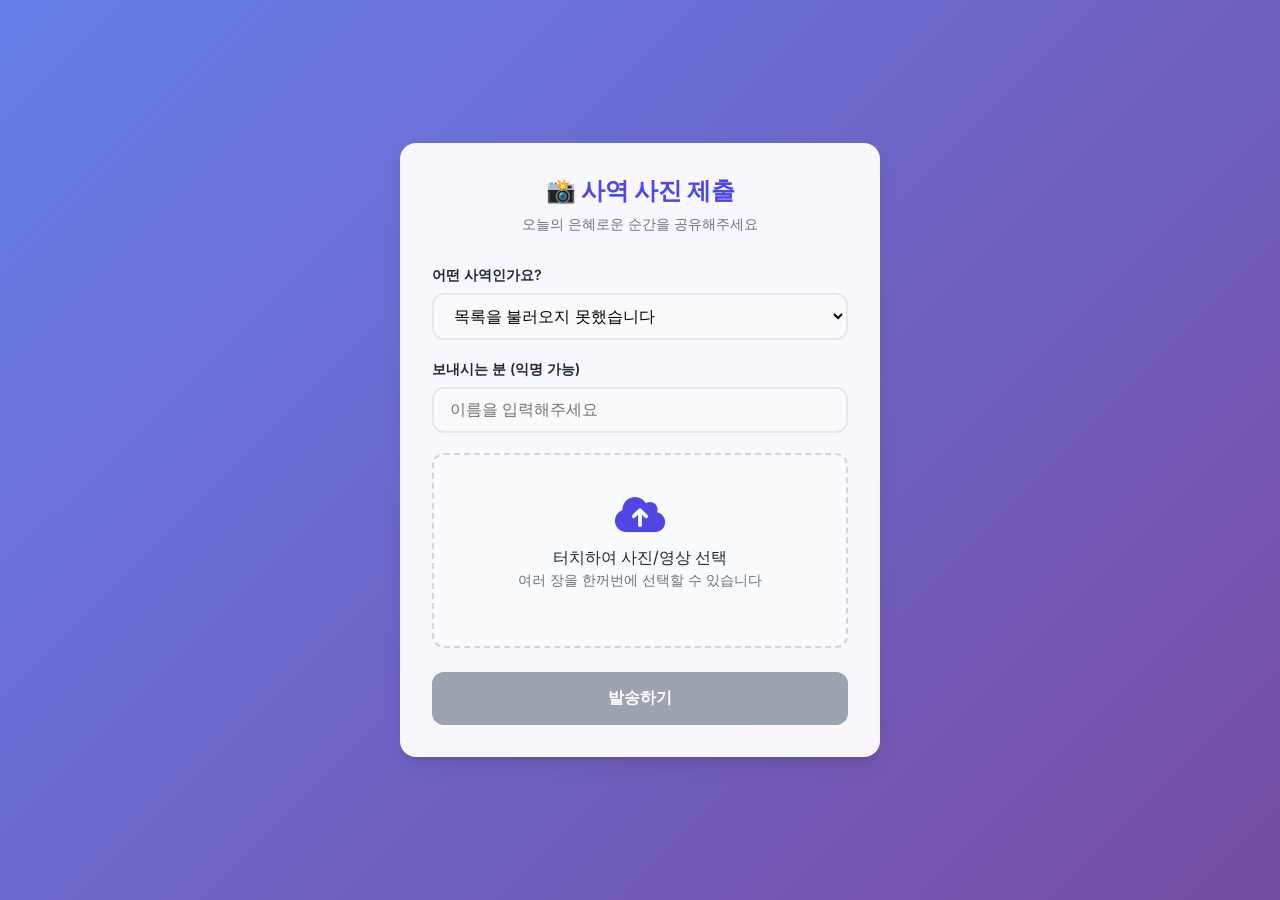
==== index.html @ 4d4fc388 "Add files via upload" ====
<!DOCTYPE html>
<html lang="ko">
<head>
    <meta charset="UTF-8">
    <meta name="viewport" content="width=device-width, initial-scale=1.0">
    <title>교회 사역 사진 제출</title>
    <link rel="stylesheet" href="style.css">
    <link rel="stylesheet" href="https://cdnjs.cloudflare.com/ajax/libs/font-awesome/6.0.0/css/all.min.css">
    <link href="https://fonts.googleapis.com/css2?family=Inter:wght@400;600;800&display=swap" rel="stylesheet">
</head>
<body>
    <div class="container">
        <!-- 메인 업로드 화면 -->
        <div id="upload-screen">
            <header>
                <h1>📸 사역 사진 제출</h1>
                <p>오늘의 은혜로운 순간을 공유해주세요</p>
            </header>

            <div class="form-group">
                <label for="ministry-select">어떤 사역인가요?</label>
                <select id="ministry-select">
                    <option value="">불러오는 중...</option>
                </select>
            </div>

            <div class="form-group">
                <label for="submitter-name">보내시는 분 (익명 가능)</label>
                <input type="text" id="submitter-name" placeholder="이름을 입력해주세요">
            </div>

            <div class="upload-area" id="drop-zone">
                <input type="file" id="file-input" multiple accept="image/*,video/*" style="display: none;">
                <i class="fas fa-cloud-upload-alt"></i>
                <p>터치하여 사진/영상 선택</p>
                <span>여러 장을 한꺼번에 선택할 수 있습니다</span>
                <div id="file-preview"></div>
            </div>

            <button id="btn-submit" class="btn-submit" disabled>
                <span class="spinner" id="spinner"></span>
                <span id="btn-text">발송하기</span>
            </button>
        </div>

        <!-- 성공 화면 -->
        <div id="success-screen" class="success-screen">
            <i class="fas fa-check-circle"></i>
            <h2>제출 완료!</h2>
            <p>소중한 사진 감사합니다.<br>은혜로운 하루 되세요 🙏</p>
            <br>
            <button class="btn-submit" onclick="location.reload()">추가 제출하기</button>
        </div>
    </div>

    <script src="script.js"></script>
</body>
</html>
---- style.css ----
:root {
    --primary: #4f46e5;
    --primary-hover: #4338ca;
    --bg-gradient: linear-gradient(135deg, #667eea 0%, #764ba2 100%);
    --card-bg: rgba(255, 255, 255, 0.95);
    --text-main: #1f2937;
    --text-muted: #6b7280;
    --radius: 16px;
    --shadow: 0 10px 25px -5px rgba(0, 0, 0, 0.1), 0 8px 10px -6px rgba(0, 0, 0, 0.1);
}

* {
    margin: 0;
    padding: 0;
    box-sizing: border-box;
}

body {
    font-family: 'Inter', system-ui, -apple-system, sans-serif;
    background: var(--bg-gradient);
    min-height: 100vh;
    display: flex;
    align-items: center;
    justify-content: center;
    padding: 20px;
    color: var(--text-main);
}

.container {
    width: 100%;
    max-width: 480px;
    background: var(--card-bg);
    padding: 32px;
    border-radius: var(--radius);
    box-shadow: var(--shadow);
    backdrop-filter: blur(10px);
}

header {
    text-align: center;
    margin-bottom: 32px;
}

header h1 {
    font-size: 24px;
    font-weight: 800;
    color: var(--primary);
    margin-bottom: 8px;
}

header p {
    color: var(--text-muted);
    font-size: 14px;
}

.form-group {
    margin-bottom: 20px;
}

label {
    display: block;
    font-size: 14px;
    font-weight: 600;
    margin-bottom: 8px;
    color: var(--text-main);
}

select, input[type="text"] {
    width: 100%;
    padding: 12px 16px;
    border: 2px solid #e5e7eb;
    border-radius: 12px;
    font-size: 16px;
    transition: all 0.2s;
    background: #f9fafb;
}

select:focus, input[type="text"]:focus {
    outline: none;
    border-color: var(--primary);
    background: white;
}

.upload-area {
    border: 2px dashed #d1d5db;
    border-radius: 12px;
    padding: 40px 20px;
    text-align: center;
    cursor: pointer;
    transition: all 0.2s;
    background: #f9fafb;
    margin-bottom: 24px;
}

.upload-area:hover {
    border-color: var(--primary);
    background: #eef2ff;
}

.upload-area i {
    font-size: 40px;
    color: var(--primary);
    margin-bottom: 12px;
    display: block;
}

.upload-area span {
    font-size: 14px;
    color: var(--text-muted);
}

#file-preview {
    display: grid;
    grid-template-columns: repeat(3, 1fr);
    gap: 8px;
    margin-top: 16px;
}

.preview-item {
    aspect-ratio: 1;
    border-radius: 8px;
    object-fit: cover;
    background: #eee;
}

.btn-submit {
    width: 100%;
    background: var(--primary);
    color: white;
    padding: 16px;
    border: none;
    border-radius: 12px;
    font-size: 16px;
    font-weight: 700;
    cursor: pointer;
    transition: background 0.2s;
    display: flex;
    align-items: center;
    justify-content: center;
    gap: 8px;
}

.btn-submit:hover {
    background: var(--primary-hover);
}

.btn-submit:disabled {
    background: #9ca3af;
    cursor: not-allowed;
}

/* Loading Spinner */
.spinner {
    width: 20px;
    height: 20px;
    border: 3px solid rgba(255,255,255,.3);
    border-radius: 50%;
    border-top-color: white;
    animation: spin 1s linear infinite;
    display: none;
}

@keyframes spin {
    to { transform: rotate(360deg); }
}

/* Success Modal */
.success-screen {
    display: none;
    text-align: center;
    padding: 40px 0;
}

.success-screen i {
    font-size: 64px;
    color: #10b981;
    margin-bottom: 16px;
}

.success-screen h2 {
    margin-bottom: 8px;
}
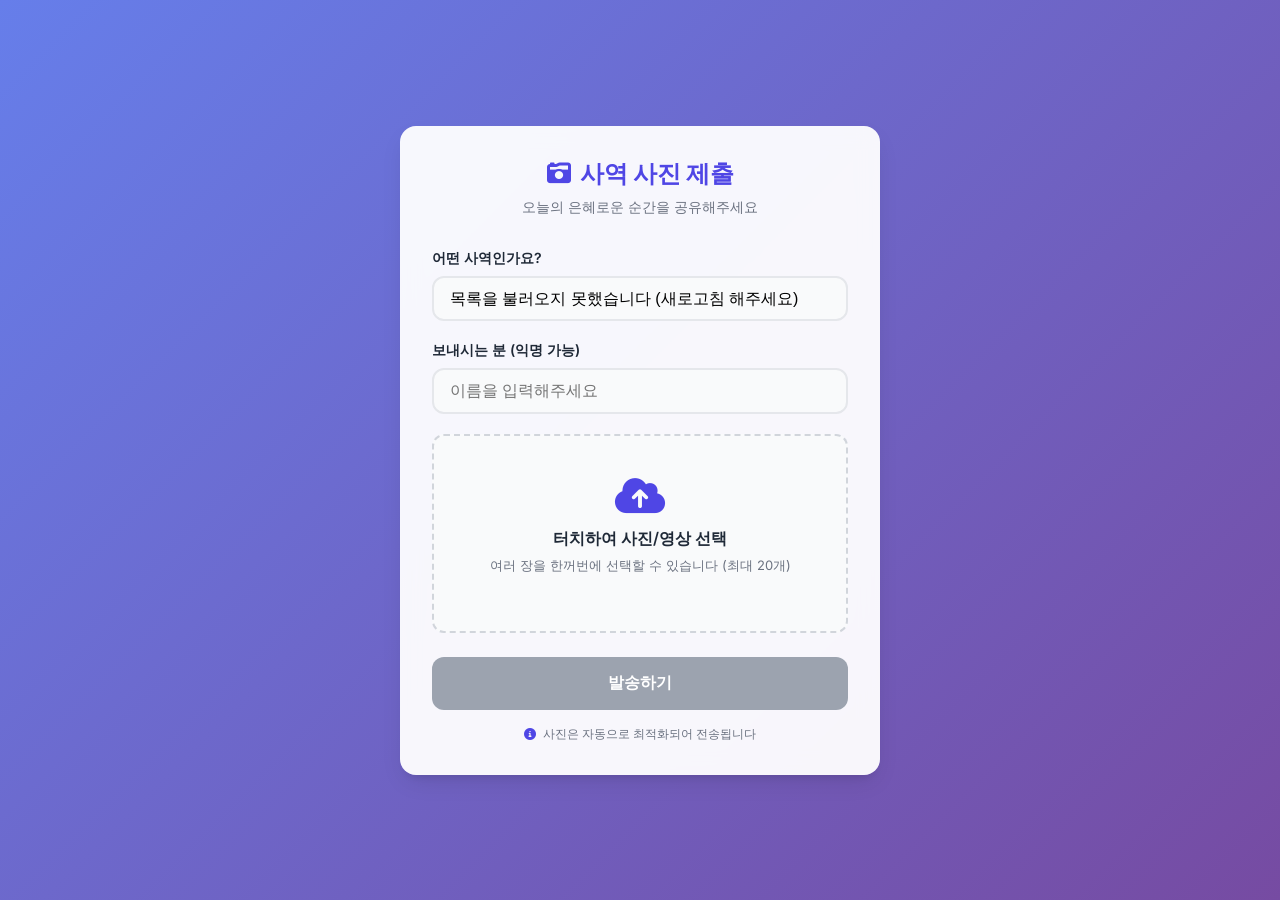
==== commit f8cf5ca2: "사진 제출 기능 대폭 개선 - 이미지 자동 압축 (1920px 이하로 리사이즈, JPEG 85% 품질) - 업로드 진행률 바 표시 (현재 파일명 + 진행 상황) - 개별 파일 삭제" ====
--- a/index.html
+++ b/index.html
@@ -13,7 +13,7 @@
         <!-- 메인 업로드 화면 -->
         <div id="upload-screen">
             <header>
-                <h1>📸 사역 사진 제출</h1>
+                <h1><i class="fas fa-camera-retro"></i> 사역 사진 제출</h1>
                 <p>오늘의 은혜로운 순간을 공유해주세요</p>
             </header>
 
@@ -33,23 +33,38 @@
                 <input type="file" id="file-input" multiple accept="image/*,video/*" style="display: none;">
                 <i class="fas fa-cloud-upload-alt"></i>
                 <p>터치하여 사진/영상 선택</p>
-                <span>여러 장을 한꺼번에 선택할 수 있습니다</span>
+                <span>여러 장을 한꺼번에 선택할 수 있습니다 (최대 20개)</span>
+                <span id="file-count" class="file-count" style="display: none;"></span>
                 <div id="file-preview"></div>
+            </div>
+
+            <!-- 업로드 진행률 표시 -->
+            <div id="progress-bar" class="progress-bar" style="display: none;">
+                <div class="progress-track">
+                    <div id="progress-fill" class="progress-fill"></div>
+                </div>
+                <p id="progress-text" class="progress-text">준비 중...</p>
             </div>
 
             <button id="btn-submit" class="btn-submit" disabled>
                 <span class="spinner" id="spinner"></span>
                 <span id="btn-text">발송하기</span>
             </button>
+
+            <p class="upload-tip"><i class="fas fa-info-circle"></i> 사진은 자동으로 최적화되어 전송됩니다</p>
         </div>
 
         <!-- 성공 화면 -->
         <div id="success-screen" class="success-screen">
-            <i class="fas fa-check-circle"></i>
+            <div class="success-icon">
+                <i class="fas fa-check-circle"></i>
+            </div>
             <h2>제출 완료!</h2>
-            <p>소중한 사진 감사합니다.<br>은혜로운 하루 되세요 🙏</p>
+            <p>소중한 사진 감사합니다.<br>은혜로운 하루 되세요</p>
             <br>
-            <button class="btn-submit" onclick="location.reload()">추가 제출하기</button>
+            <button class="btn-submit" onclick="location.reload()">
+                <i class="fas fa-plus"></i> 추가 제출하기
+            </button>
         </div>
     </div>
 
--- a/style.css
+++ b/style.css
@@ -48,6 +48,10 @@
     margin-bottom: 8px;
 }
 
+header h1 i {
+    margin-right: 4px;
+}
+
 header p {
     color: var(--text-muted);
     font-size: 14px;
@@ -65,7 +69,8 @@
     color: var(--text-main);
 }
 
-select, input[type="text"] {
+select,
+input[type="text"] {
     width: 100%;
     padding: 12px 16px;
     border: 2px solid #e5e7eb;
@@ -73,9 +78,11 @@
     font-size: 16px;
     transition: all 0.2s;
     background: #f9fafb;
-}
-
-select:focus, input[type="text"]:focus {
+    -webkit-appearance: none;
+}
+
+select:focus,
+input[type="text"]:focus {
     outline: none;
     border-color: var(--primary);
     background: white;
@@ -92,37 +99,156 @@
     margin-bottom: 24px;
 }
 
-.upload-area:hover {
+.upload-area:hover,
+.upload-area.drag-over {
     border-color: var(--primary);
     background: #eef2ff;
 }
 
-.upload-area i {
+.upload-area i.fa-cloud-upload-alt {
     font-size: 40px;
     color: var(--primary);
     margin-bottom: 12px;
     display: block;
 }
 
-.upload-area span {
-    font-size: 14px;
-    color: var(--text-muted);
-}
-
+.upload-area p {
+    font-weight: 600;
+    margin-bottom: 4px;
+}
+
+.upload-area > span {
+    font-size: 13px;
+    color: var(--text-muted);
+}
+
+/* 파일 수 배지 */
+.file-count {
+    display: inline-block;
+    background: var(--primary);
+    color: white;
+    padding: 4px 12px;
+    border-radius: 99px;
+    font-size: 13px;
+    font-weight: 600;
+    margin-top: 8px;
+}
+
+/* 미리보기 그리드 */
 #file-preview {
     display: grid;
     grid-template-columns: repeat(3, 1fr);
     gap: 8px;
     margin-top: 16px;
+    width: 100%;
+    max-width: 100%;
+    overflow: hidden;
+}
+
+.preview-wrapper {
+    position: relative;
 }
 
 .preview-item {
-    aspect-ratio: 1;
+    width: 100%;
+    aspect-ratio: 1 / 1;
     border-radius: 8px;
     object-fit: cover;
     background: #eee;
-}
-
+    display: block;
+}
+
+/* 영상 미리보기 */
+.video-preview {
+    display: flex;
+    flex-direction: column;
+    align-items: center;
+    justify-content: center;
+    background: #1f2937;
+    color: white;
+}
+
+.video-preview i {
+    font-size: 24px;
+    margin-bottom: 4px;
+    display: block;
+    color: white;
+}
+
+.video-name {
+    font-size: 10px;
+    color: #d1d5db;
+    word-break: break-all;
+}
+
+/* 개별 파일 삭제 버튼 */
+.btn-remove {
+    position: absolute;
+    top: -6px;
+    right: -6px;
+    width: 24px;
+    height: 24px;
+    background: #ef4444;
+    color: white;
+    border: 2px solid white;
+    border-radius: 50%;
+    font-size: 10px;
+    cursor: pointer;
+    display: flex;
+    align-items: center;
+    justify-content: center;
+    padding: 0;
+    line-height: 1;
+    z-index: 10;
+    transition: transform 0.15s;
+}
+
+.btn-remove:hover {
+    transform: scale(1.2);
+}
+
+/* 진행률 바 */
+.progress-bar {
+    margin-bottom: 16px;
+}
+
+.progress-track {
+    width: 100%;
+    height: 8px;
+    background: #e5e7eb;
+    border-radius: 99px;
+    overflow: hidden;
+}
+
+.progress-fill {
+    height: 100%;
+    background: linear-gradient(90deg, var(--primary), #8b5cf6);
+    border-radius: 99px;
+    width: 0%;
+    transition: width 0.3s ease;
+}
+
+.progress-text {
+    font-size: 13px;
+    color: var(--text-muted);
+    text-align: center;
+    margin-top: 8px;
+}
+
+/* 업로드 팁 */
+.upload-tip {
+    text-align: center;
+    font-size: 12px;
+    color: var(--text-muted);
+    margin-top: 16px;
+}
+
+.upload-tip i {
+    margin-right: 4px;
+    color: var(--primary);
+}
+
+/* 발송 버튼 */
 .btn-submit {
     width: 100%;
     background: var(--primary);
@@ -153,7 +279,7 @@
 .spinner {
     width: 20px;
     height: 20px;
-    border: 3px solid rgba(255,255,255,.3);
+    border: 3px solid rgba(255, 255, 255, .3);
     border-radius: 50%;
     border-top-color: white;
     animation: spin 1s linear infinite;
@@ -161,7 +287,9 @@
 }
 
 @keyframes spin {
-    to { transform: rotate(360deg); }
+    to {
+        transform: rotate(360deg);
+    }
 }
 
 /* Success Modal */
@@ -171,12 +299,63 @@
     padding: 40px 0;
 }
 
-.success-screen i {
-    font-size: 64px;
+.success-icon i {
+    font-size: 72px;
     color: #10b981;
     margin-bottom: 16px;
+    animation: popIn 0.5s cubic-bezier(0.175, 0.885, 0.32, 1.275);
+}
+
+@keyframes popIn {
+    0% { transform: scale(0); opacity: 0; }
+    100% { transform: scale(1); opacity: 1; }
 }
 
 .success-screen h2 {
     margin-bottom: 8px;
-}
+    font-size: 24px;
+}
+
+.success-screen p {
+    color: var(--text-muted);
+    line-height: 1.6;
+}
+
+/* 토스트 메시지 */
+.toast {
+    position: fixed;
+    bottom: 20px;
+    left: 50%;
+    transform: translateX(-50%) translateY(100px);
+    padding: 14px 24px;
+    border-radius: 12px;
+    color: white;
+    font-size: 14px;
+    font-weight: 600;
+    z-index: 9999;
+    transition: transform 0.3s ease;
+    max-width: 90%;
+    text-align: center;
+    white-space: pre-line;
+    box-shadow: 0 4px 12px rgba(0, 0, 0, 0.15);
+}
+
+.toast-show {
+    transform: translateX(-50%) translateY(0);
+}
+
+.toast-error {
+    background: #ef4444;
+}
+
+.toast-warning {
+    background: #f59e0b;
+}
+
+.toast-info {
+    background: var(--primary);
+}
+
+.toast-success {
+    background: #10b981;
+}
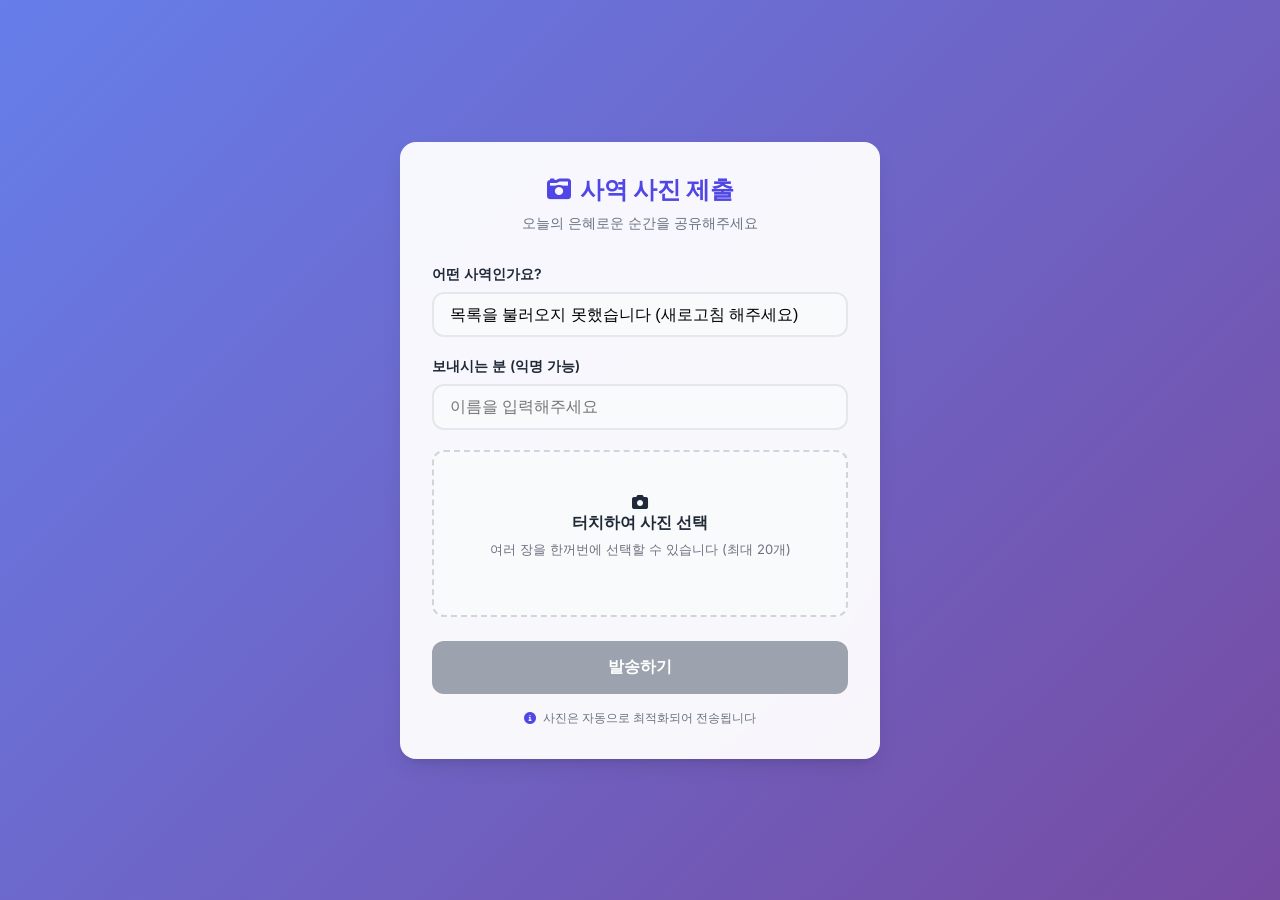
==== commit 07034240: "영상은 구글 드라이브 직접 업로드로 변경 - 사진만 GAS로 업로드, 영상은 구글 드라이브 폴더 링크 안내 - 사역 선택 시 해당 폴더의 드라이브 업로드 링크 자동 표시 - 영상 " ====
--- a/index.html
+++ b/index.html
@@ -29,13 +29,26 @@
                 <input type="text" id="submitter-name" placeholder="이름을 입력해주세요">
             </div>
 
+            <!-- 사진 업로드 영역 -->
             <div class="upload-area" id="drop-zone">
-                <input type="file" id="file-input" multiple accept="image/*,video/*" style="display: none;">
-                <i class="fas fa-cloud-upload-alt"></i>
-                <p>터치하여 사진/영상 선택</p>
+                <input type="file" id="file-input" multiple accept="image/*" style="display: none;">
+                <i class="fas fa-camera"></i>
+                <p>터치하여 사진 선택</p>
                 <span>여러 장을 한꺼번에 선택할 수 있습니다 (최대 20개)</span>
                 <span id="file-count" class="file-count" style="display: none;"></span>
                 <div id="file-preview"></div>
+            </div>
+
+            <!-- 영상 안내 영역 -->
+            <div class="video-guide" id="video-guide" style="display: none;">
+                <div class="video-guide-icon">
+                    <i class="fas fa-video"></i>
+                </div>
+                <p class="video-guide-title">영상은 구글 드라이브로 직접 업로드해주세요</p>
+                <p class="video-guide-desc">용량 제한 없이 큰 영상도 업로드 가능합니다</p>
+                <a id="video-drive-link" href="#" target="_blank" class="btn-drive">
+                    <i class="fab fa-google-drive"></i> 구글 드라이브에서 업로드
+                </a>
             </div>
 
             <!-- 업로드 진행률 표시 -->
--- a/style.css
+++ b/style.css
@@ -359,3 +359,63 @@
 .toast-success {
     background: #10b981;
 }
+
+/* 영상 구글 드라이브 안내 */
+.video-guide {
+    background: linear-gradient(135deg, #f0fdf4, #ecfdf5);
+    border: 2px solid #a7f3d0;
+    border-radius: 12px;
+    padding: 24px 20px;
+    text-align: center;
+    margin-bottom: 24px;
+    animation: fadeIn 0.3s ease;
+}
+
+@keyframes fadeIn {
+    from { opacity: 0; transform: translateY(-8px); }
+    to { opacity: 1; transform: translateY(0); }
+}
+
+.video-guide-icon {
+    margin-bottom: 12px;
+}
+
+.video-guide-icon i {
+    font-size: 32px;
+    color: #059669;
+}
+
+.video-guide-title {
+    font-size: 14px;
+    font-weight: 700;
+    color: #065f46;
+    margin-bottom: 4px;
+}
+
+.video-guide-desc {
+    font-size: 12px;
+    color: #6b7280;
+    margin-bottom: 16px;
+}
+
+.btn-drive {
+    display: inline-flex;
+    align-items: center;
+    gap: 8px;
+    background: #059669;
+    color: white;
+    padding: 12px 24px;
+    border-radius: 10px;
+    font-size: 14px;
+    font-weight: 700;
+    text-decoration: none;
+    transition: background 0.2s;
+}
+
+.btn-drive:hover {
+    background: #047857;
+}
+
+.btn-drive i {
+    font-size: 18px;
+}
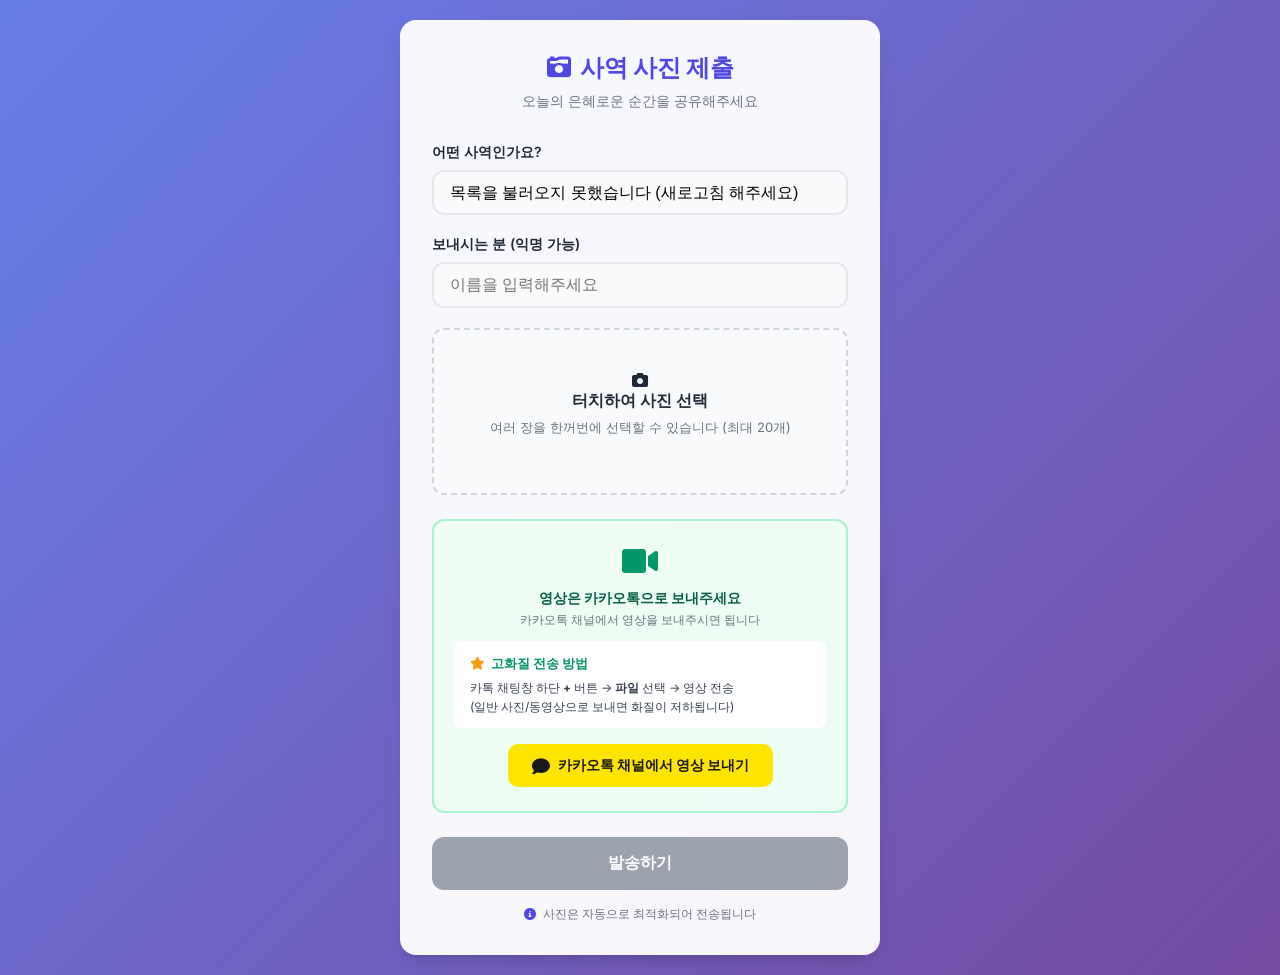
==== commit 675dd72a: "영상 안내를 카카오톡 채널로 변경 - 구글 드라이브 직접 업로드 방식 제거 (공유 드라이브 권한 문제) - 카카오톡 채널 채팅 링크로 영상 수신 안내 - 고화질 전송 방법 안내 (" ====
--- a/index.html
+++ b/index.html
@@ -40,14 +40,18 @@
             </div>
 
             <!-- 영상 안내 영역 -->
-            <div class="video-guide" id="video-guide" style="display: none;">
+            <div class="video-guide">
                 <div class="video-guide-icon">
                     <i class="fas fa-video"></i>
                 </div>
-                <p class="video-guide-title">영상은 구글 드라이브로 직접 업로드해주세요</p>
-                <p class="video-guide-desc">용량 제한 없이 큰 영상도 업로드 가능합니다</p>
-                <a id="video-drive-link" href="#" target="_blank" class="btn-drive">
-                    <i class="fab fa-google-drive"></i> 구글 드라이브에서 업로드
+                <p class="video-guide-title">영상은 카카오톡으로 보내주세요</p>
+                <p class="video-guide-desc">카카오톡 채널에서 영상을 보내주시면 됩니다</p>
+                <div class="video-guide-tips">
+                    <p><i class="fas fa-star"></i> <strong>고화질 전송 방법</strong></p>
+                    <p>카톡 채팅창 하단 <strong>+</strong> 버튼 &rarr; <strong>파일</strong> 선택 &rarr; 영상 전송<br>(일반 사진/동영상으로 보내면 화질이 저하됩니다)</p>
+                </div>
+                <a href="http://pf.kakao.com/_xdJrRX/chat" target="_blank" class="btn-kakao">
+                    <i class="fas fa-comment"></i> 카카오톡 채널에서 영상 보내기
                 </a>
             </div>
 
--- a/style.css
+++ b/style.css
@@ -395,15 +395,39 @@
 .video-guide-desc {
     font-size: 12px;
     color: #6b7280;
+    margin-bottom: 12px;
+}
+
+/* 고화질 전송 안내 */
+.video-guide-tips {
+    background: white;
+    border-radius: 8px;
+    padding: 12px 16px;
     margin-bottom: 16px;
-}
-
-.btn-drive {
+    text-align: left;
+    font-size: 12px;
+    color: #374151;
+    line-height: 1.6;
+}
+
+.video-guide-tips p:first-child {
+    color: #059669;
+    margin-bottom: 4px;
+    font-size: 13px;
+}
+
+.video-guide-tips .fa-star {
+    color: #f59e0b;
+    margin-right: 2px;
+}
+
+/* 카카오톡 버튼 */
+.btn-kakao {
     display: inline-flex;
     align-items: center;
     gap: 8px;
-    background: #059669;
-    color: white;
+    background: #FEE500;
+    color: #191919;
     padding: 12px 24px;
     border-radius: 10px;
     font-size: 14px;
@@ -412,10 +436,10 @@
     transition: background 0.2s;
 }
 
-.btn-drive:hover {
-    background: #047857;
-}
-
-.btn-drive i {
+.btn-kakao:hover {
+    background: #F0D800;
+}
+
+.btn-kakao i {
     font-size: 18px;
 }
